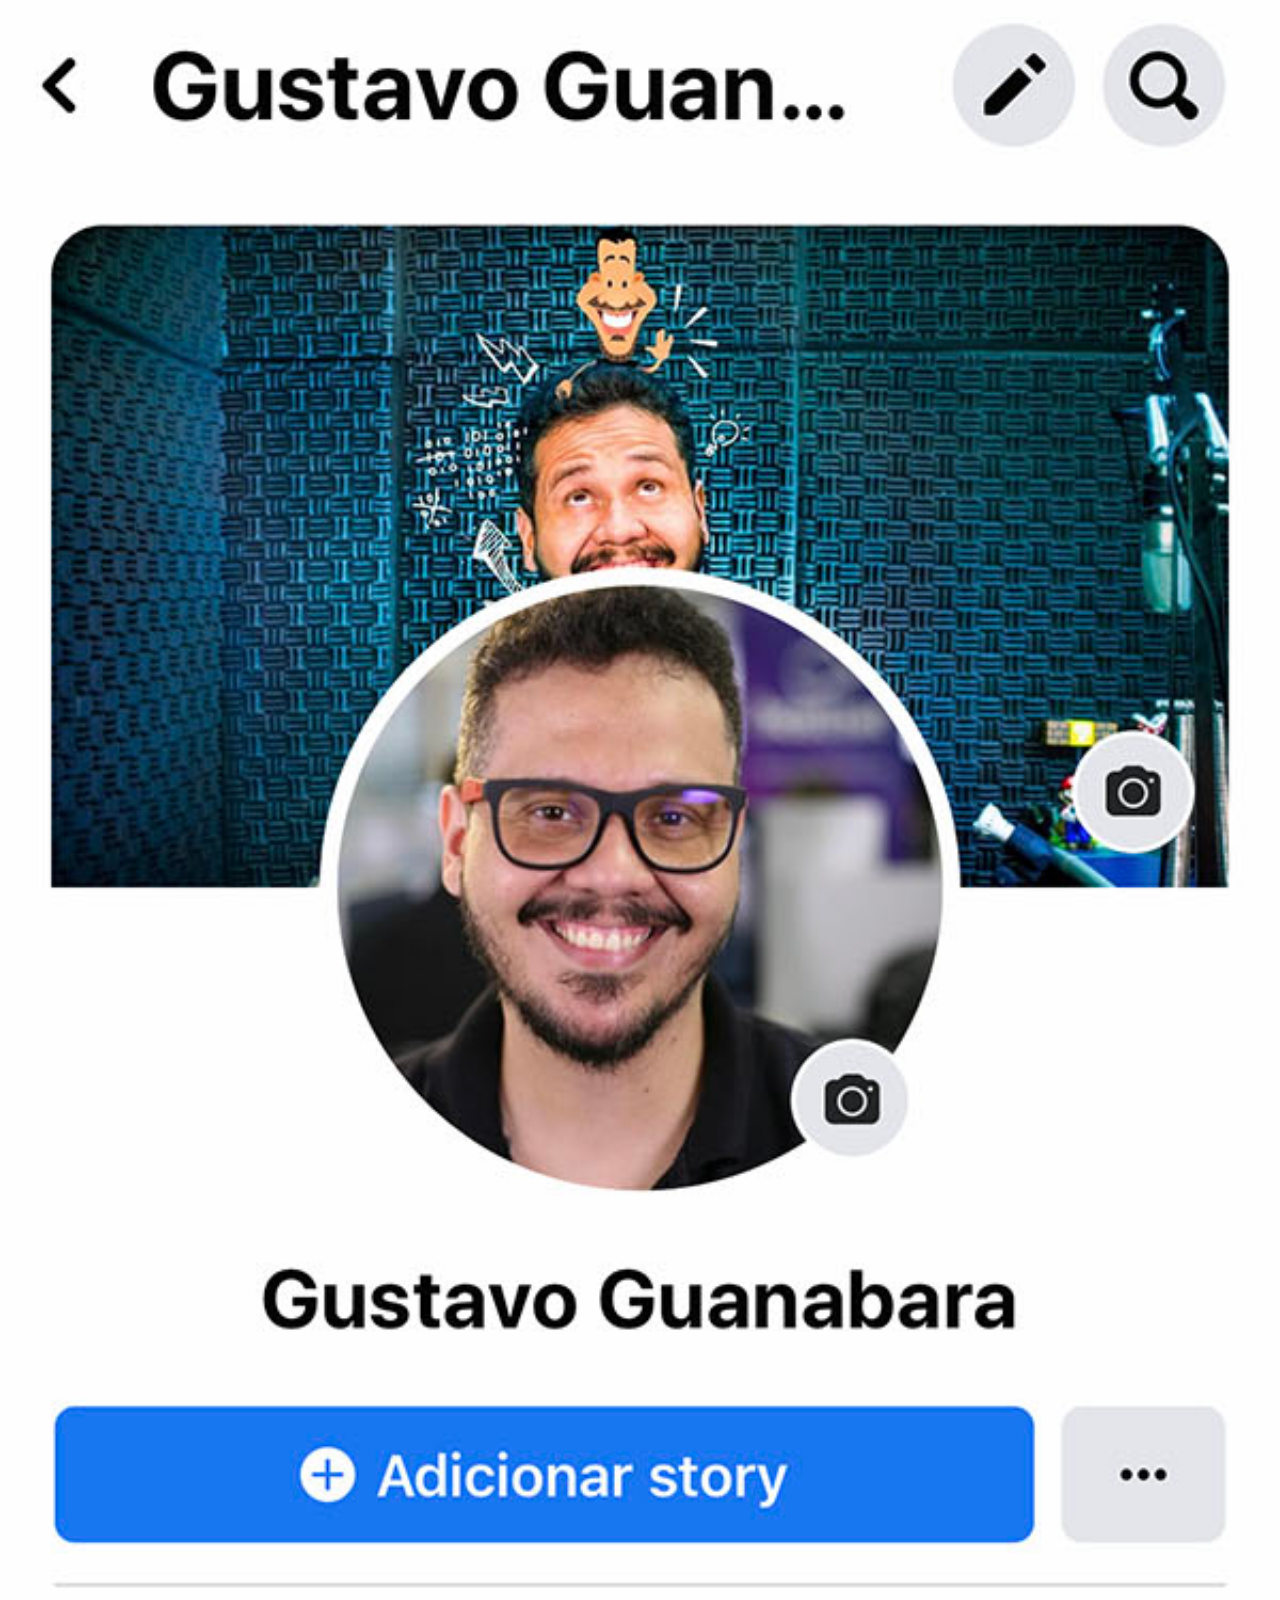
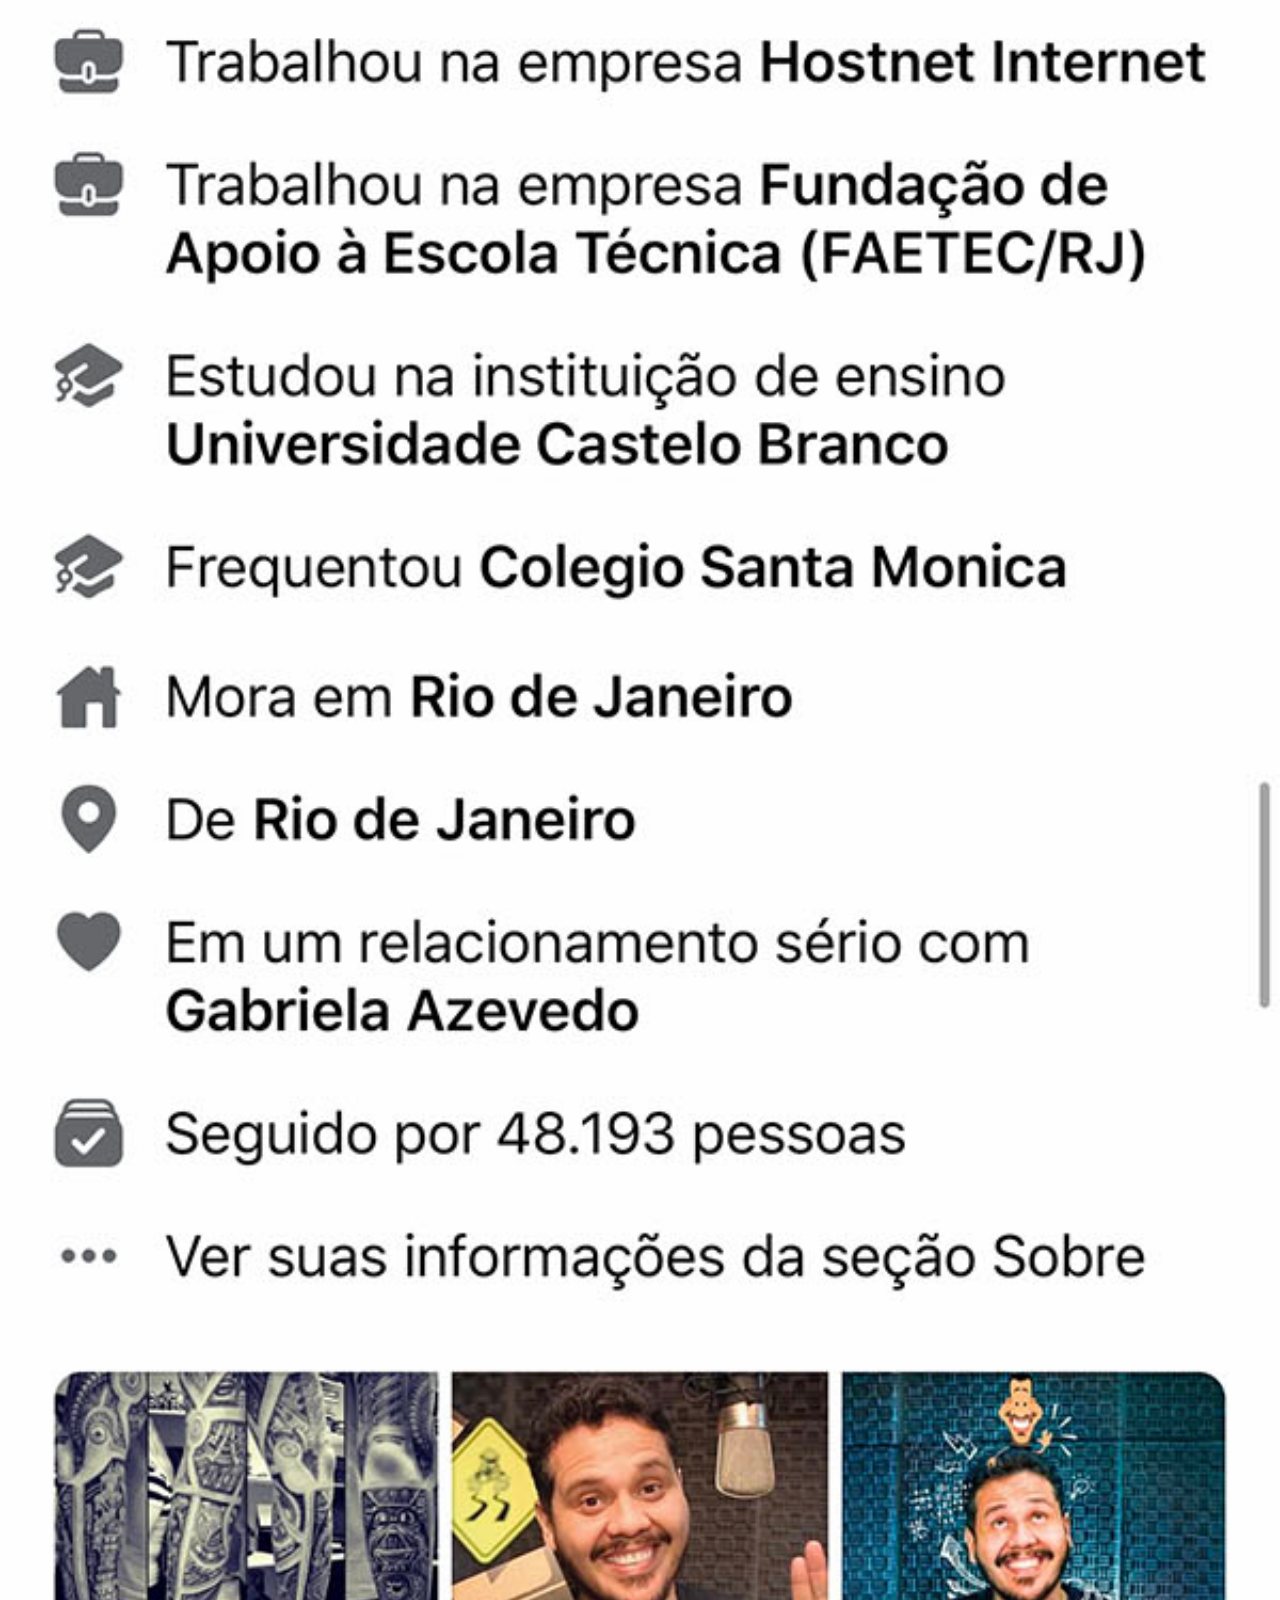
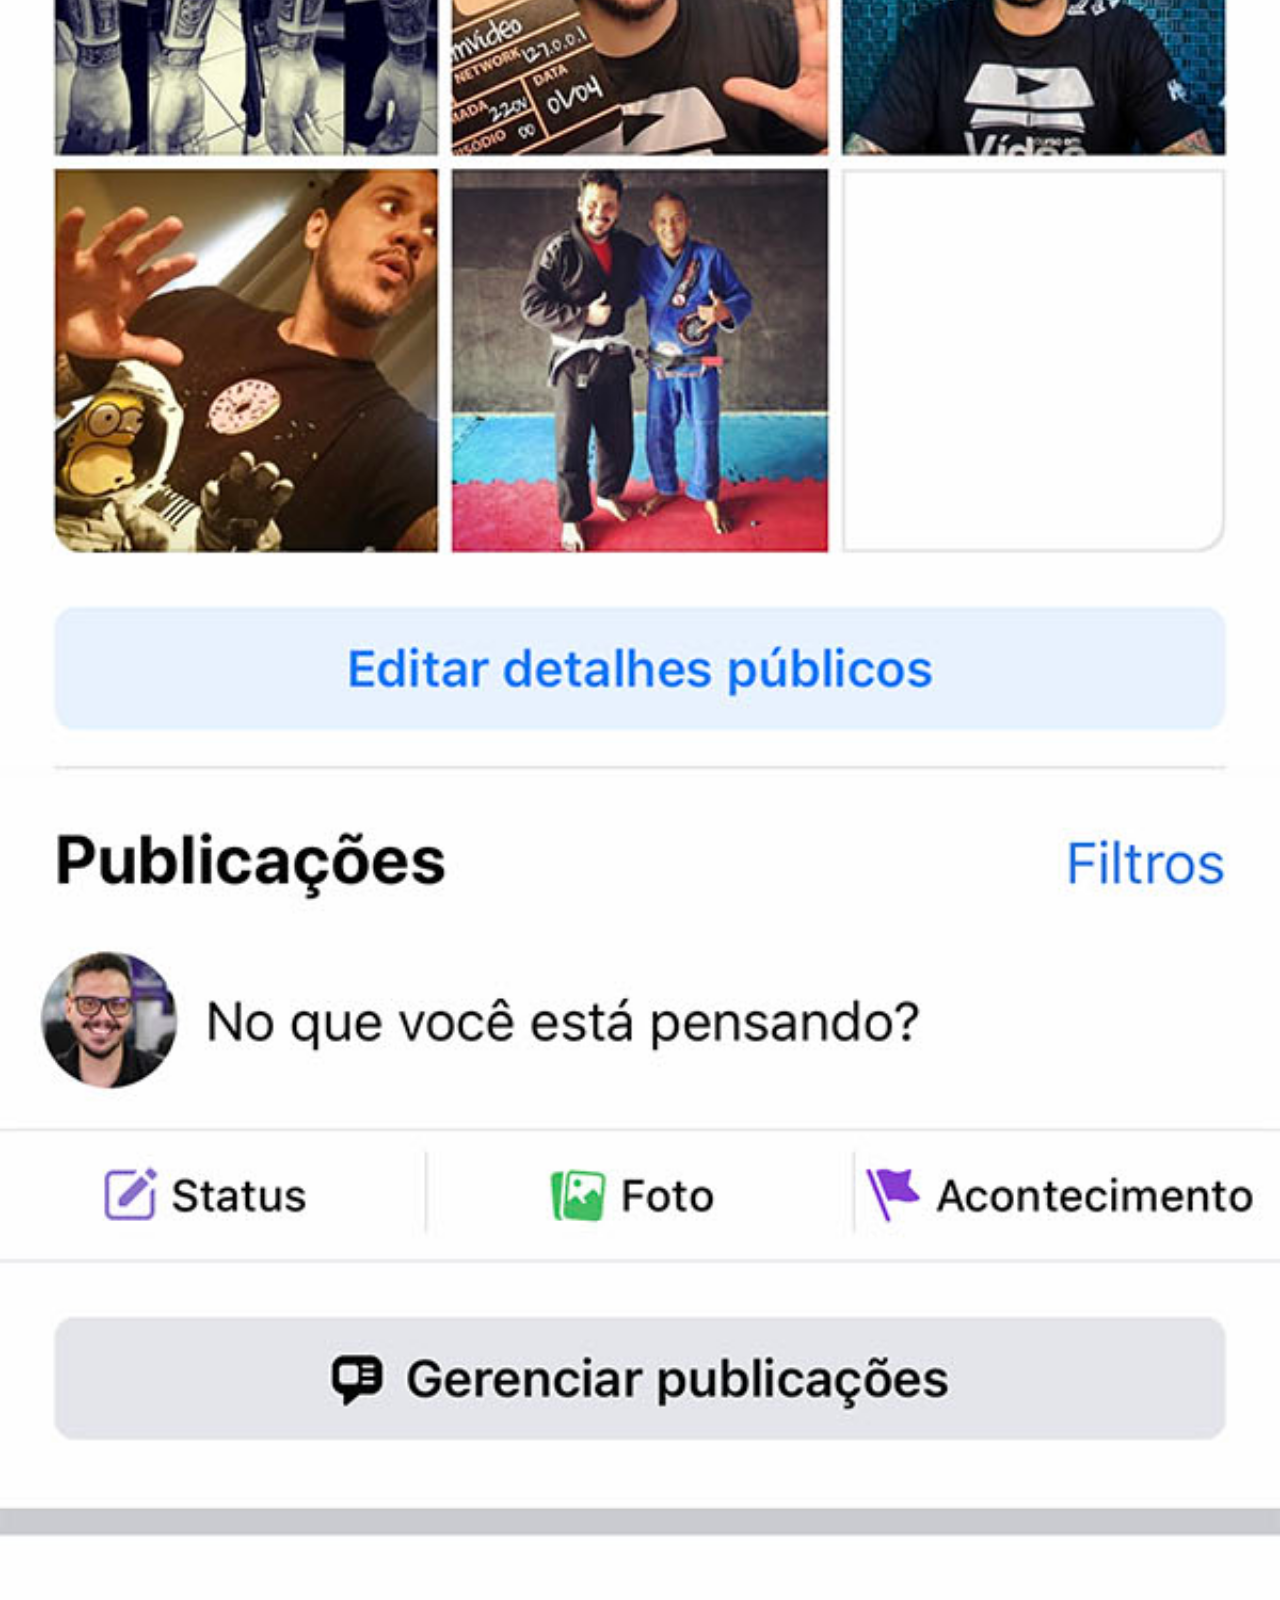
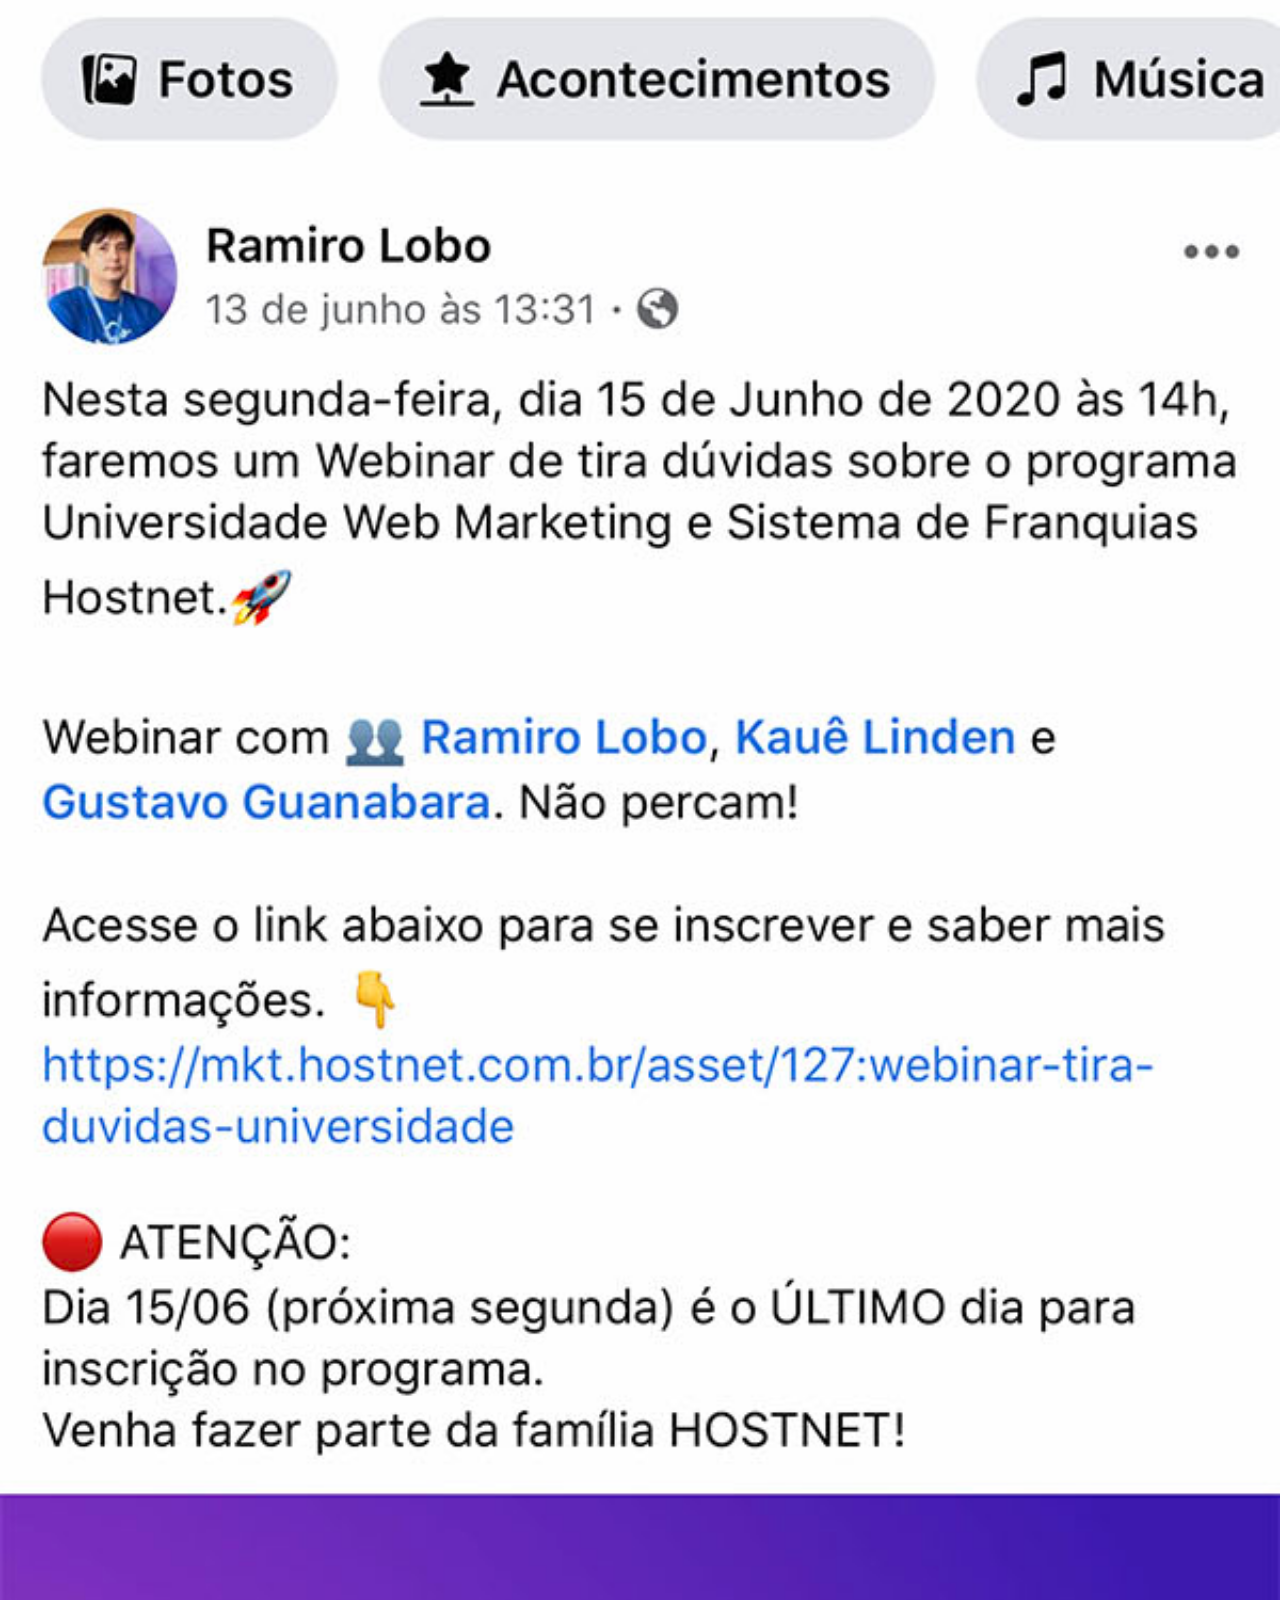
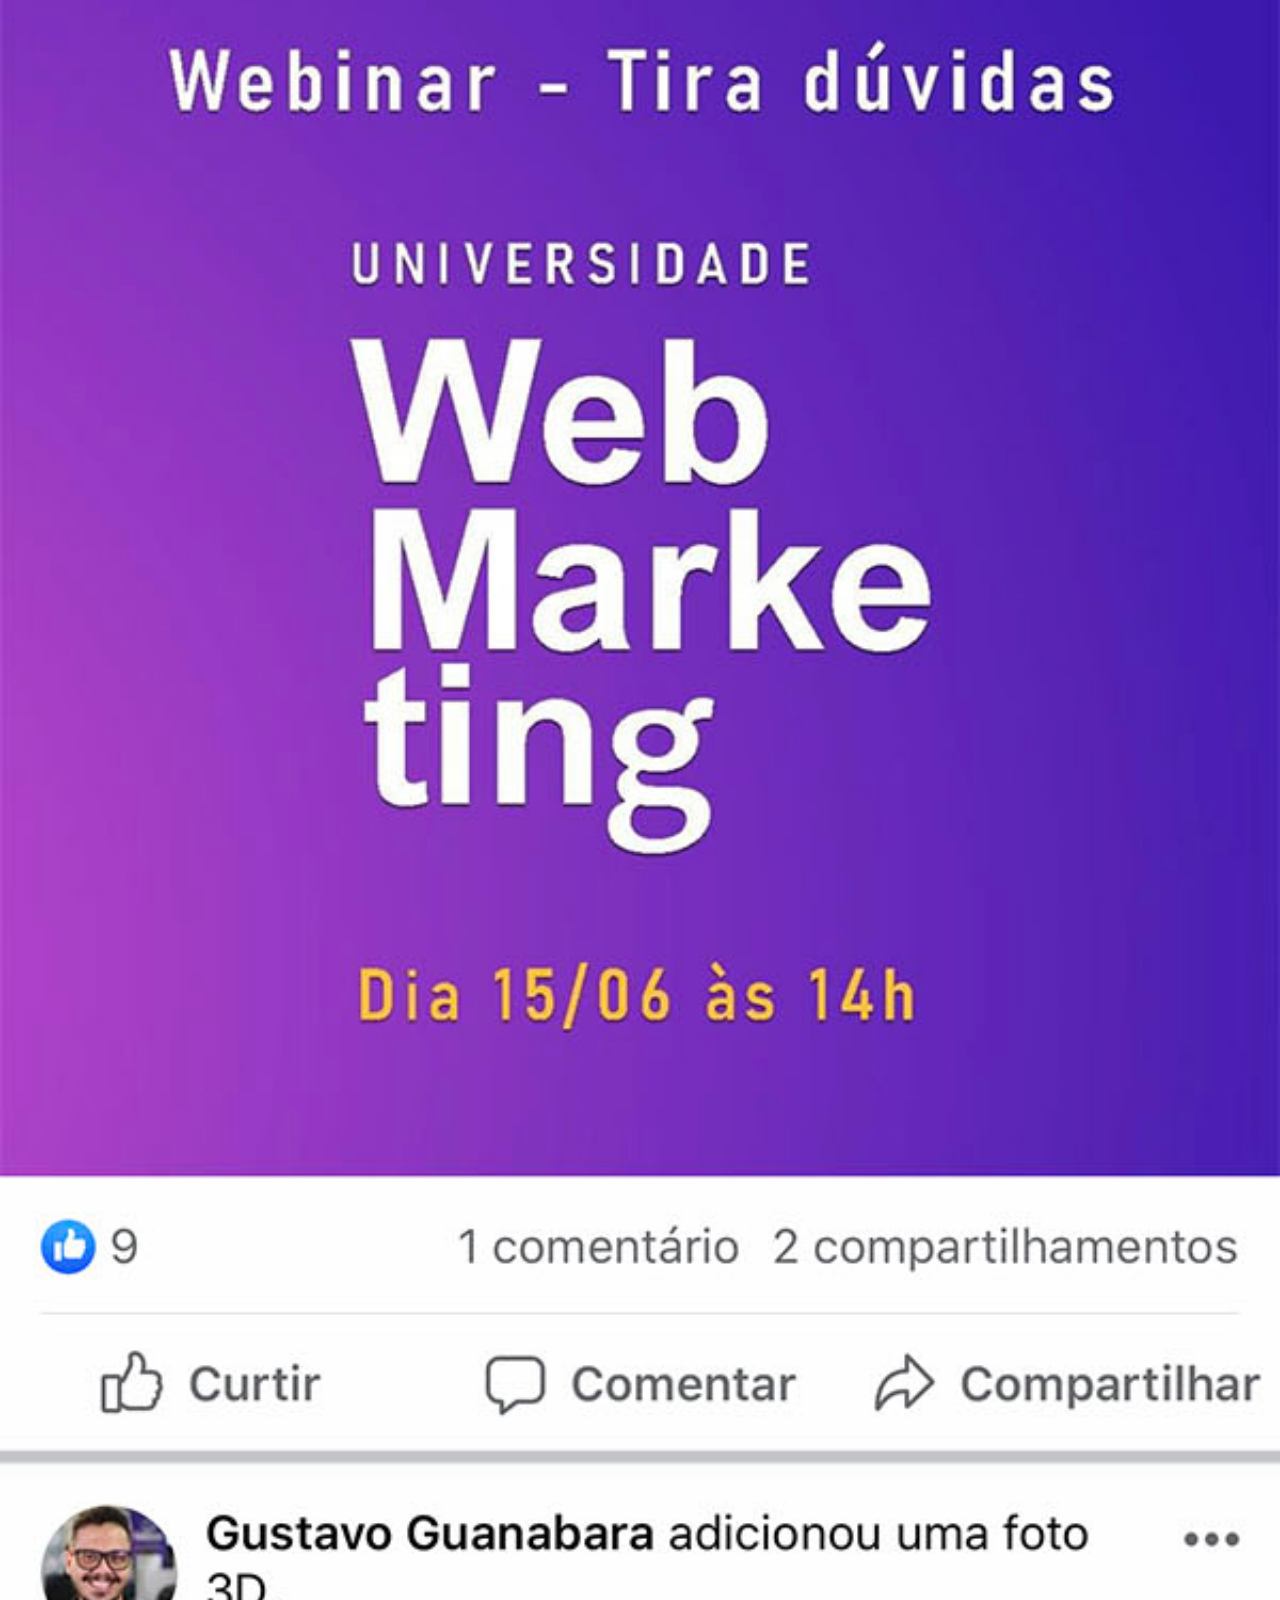
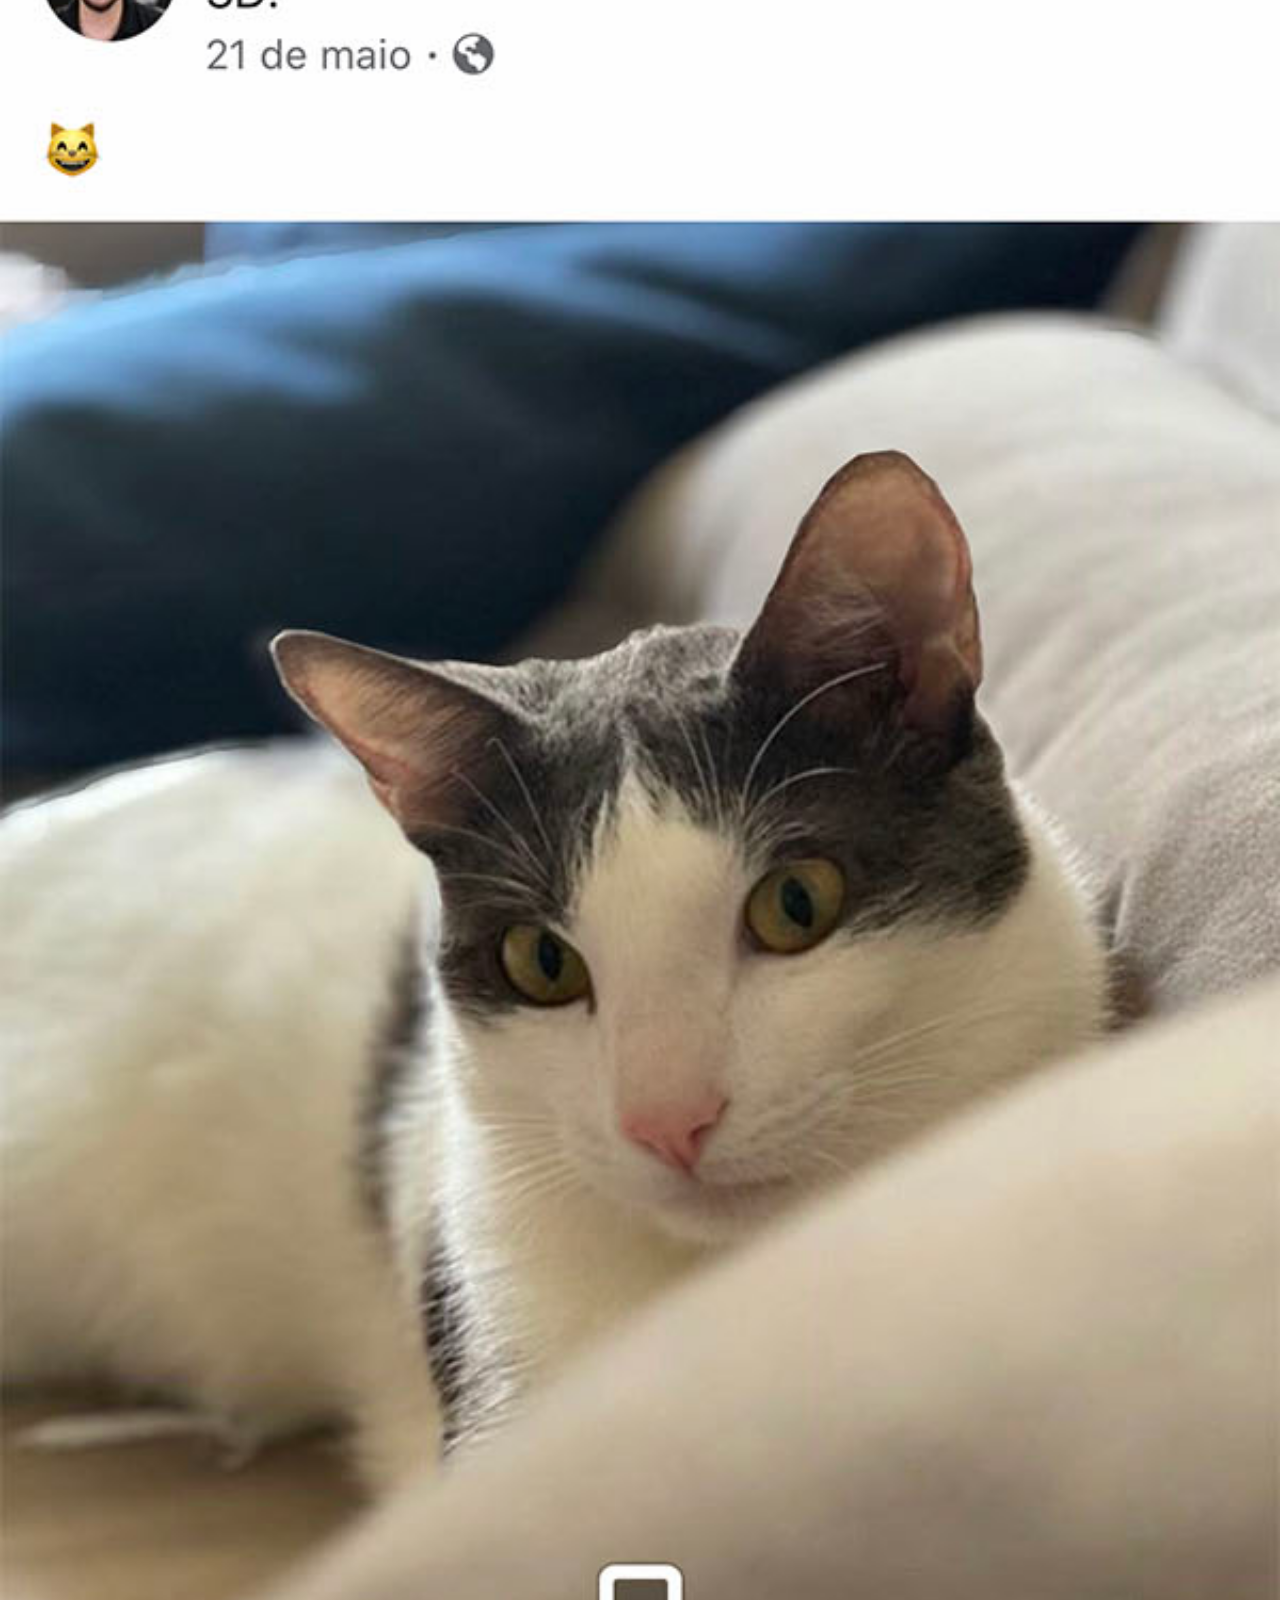
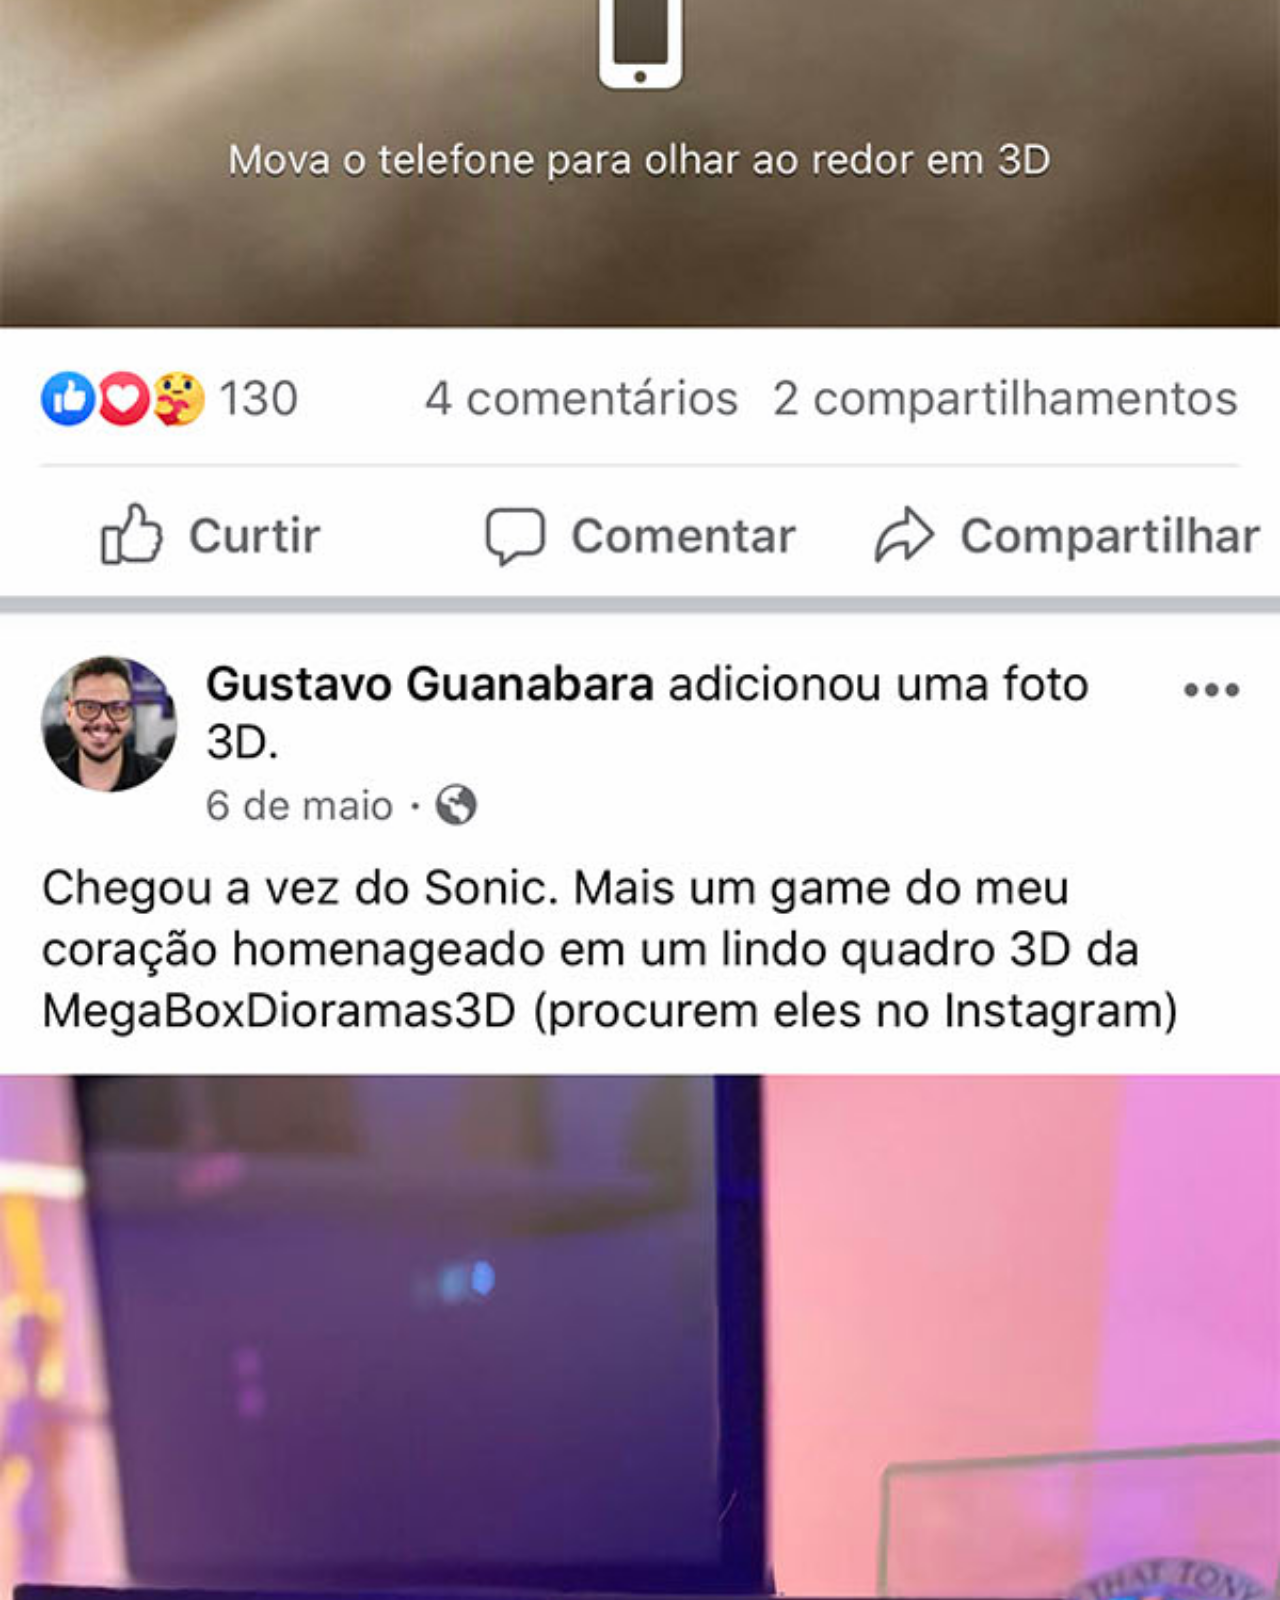
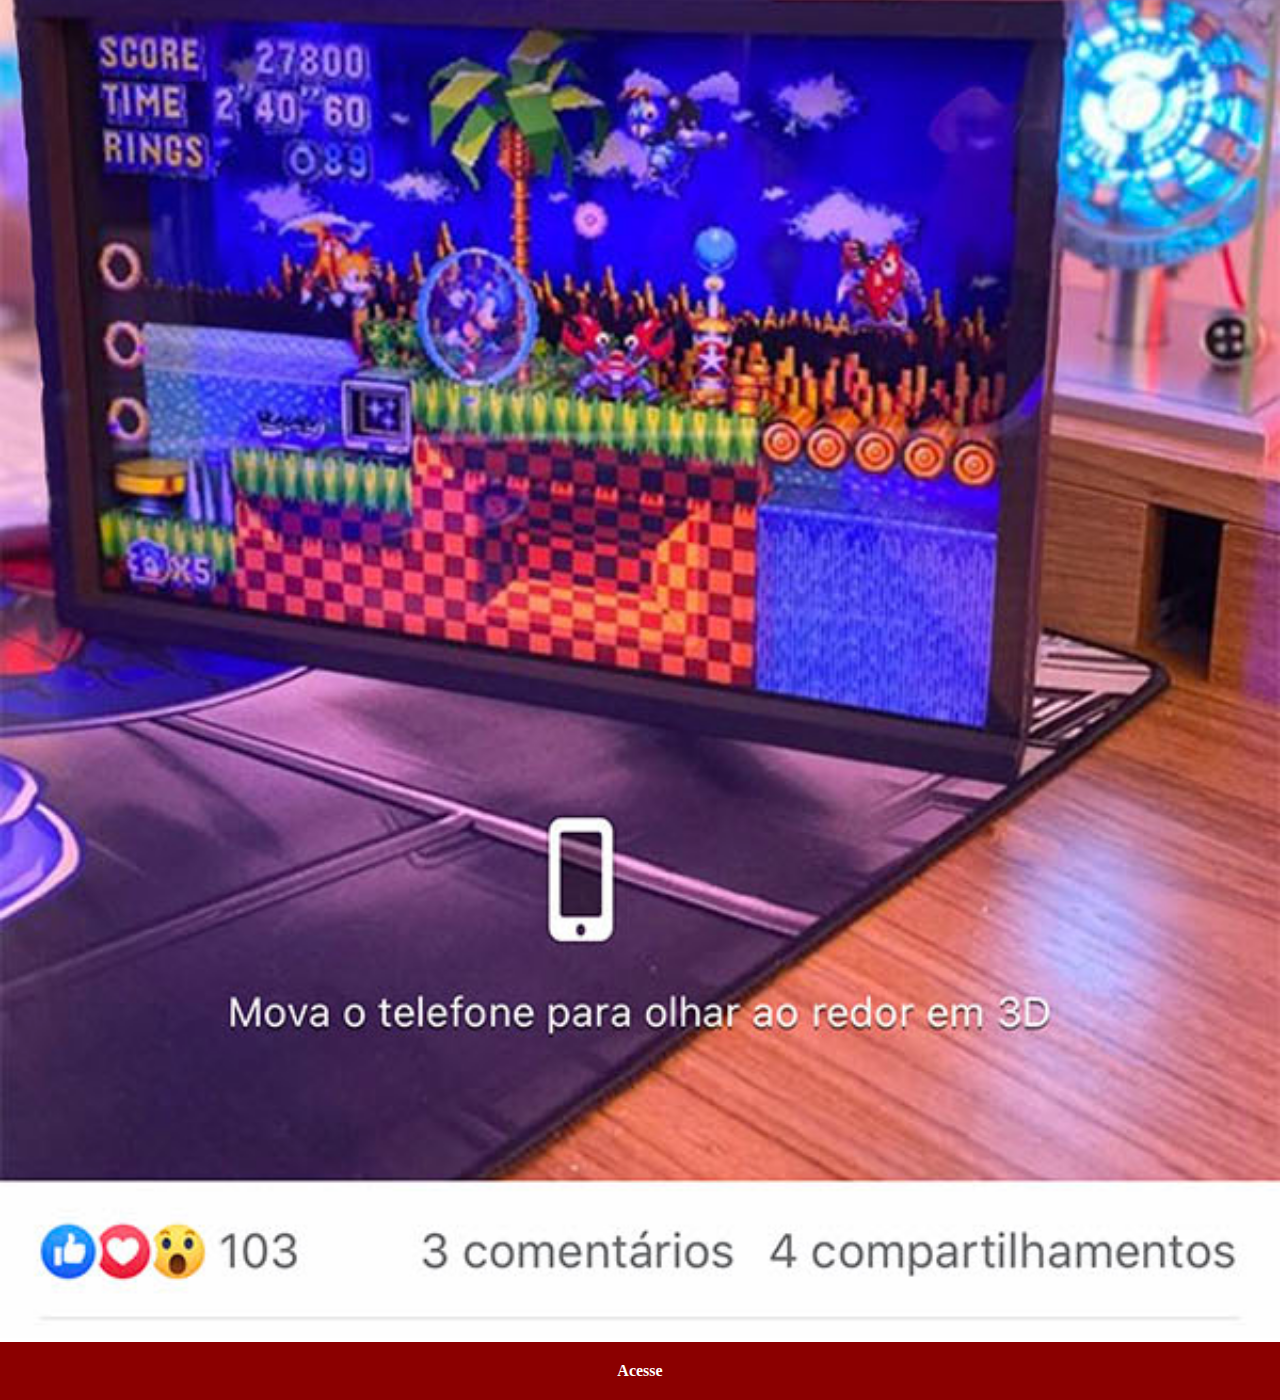
==== facebook.html @ bcc9a3a7 "telas" ====
<!DOCTYPE html>
<html lang="pt-br">
<head>
    <meta charset="UTF-8">
    <meta http-equiv="X-UA-Compatible" content="IE=edge">
    <meta name="viewport" content="width=device-width, initial-scale=1.0">
    <title>Facebook</title>
</head>
<style>
    *{
        margin: 0px;
        padding: 0px;
    }
    ::-webkit-scrollbar{
        width: 0px;
        height: 0px;
    }
    img{
        width: 100vw;
    }
    a{
        display: block;
        background-color: darkred;
        color: white;
        padding: 20px;
        font-weight: bolder;
        text-align: center;
        text-decoration: none;
    }
</style>
<body>
    <img src="imagens/tela-facebook.jpg" alt="Facebook">
    <a href="https://www.facebook.com/CursosEmVideo" target="_blank">Acesse</a>
</body>
</html>
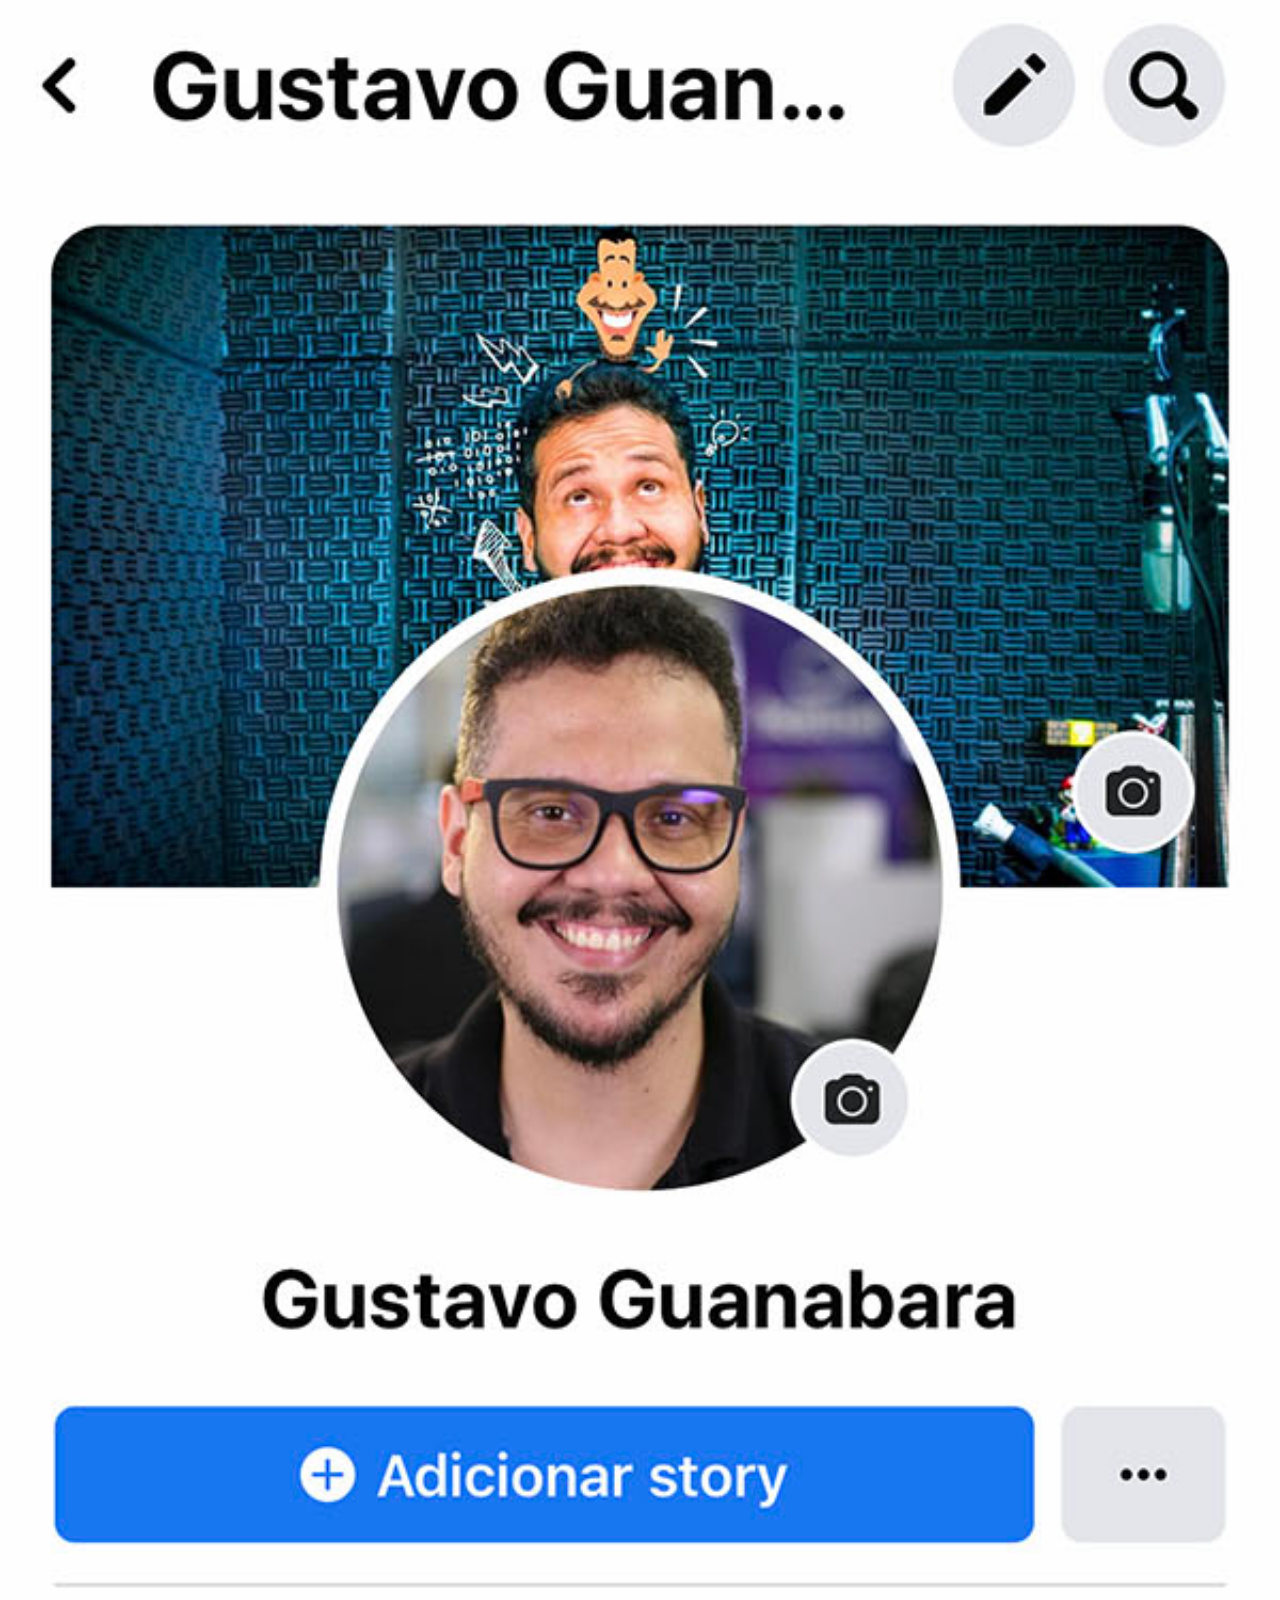
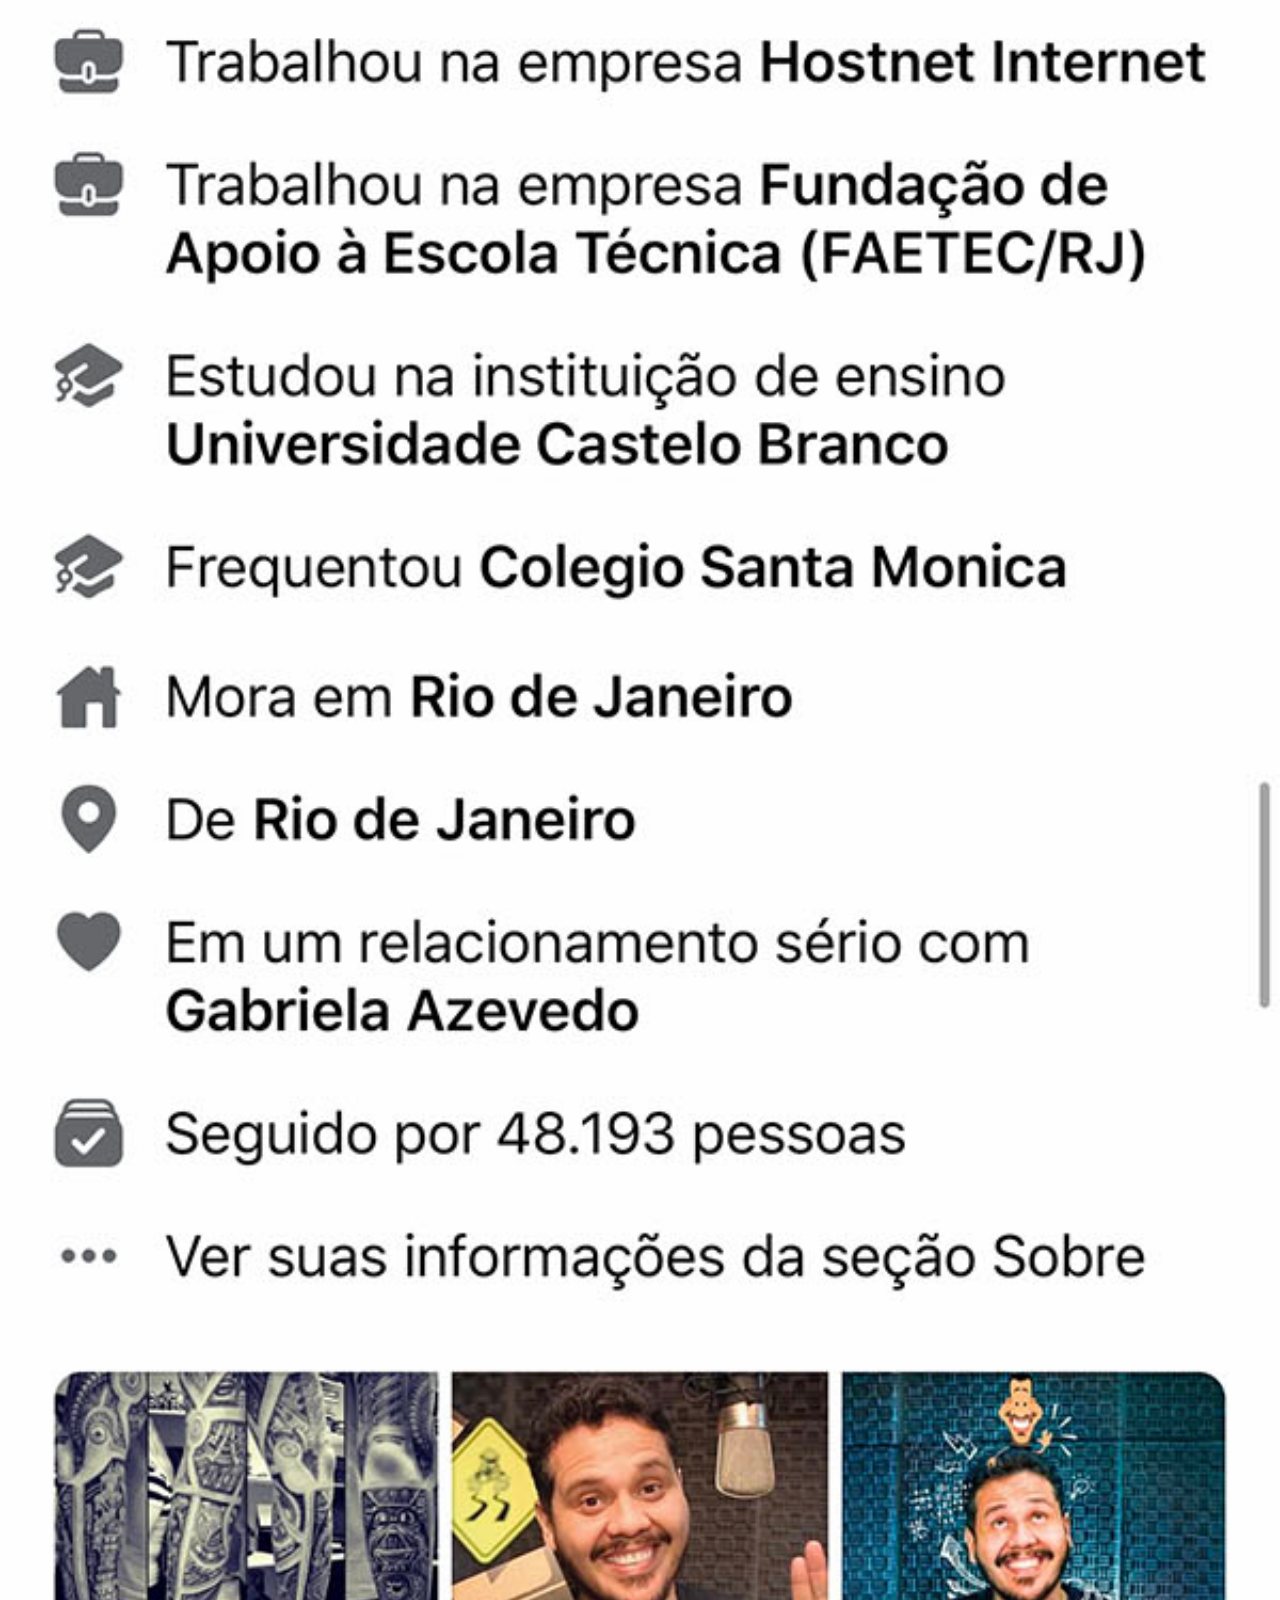
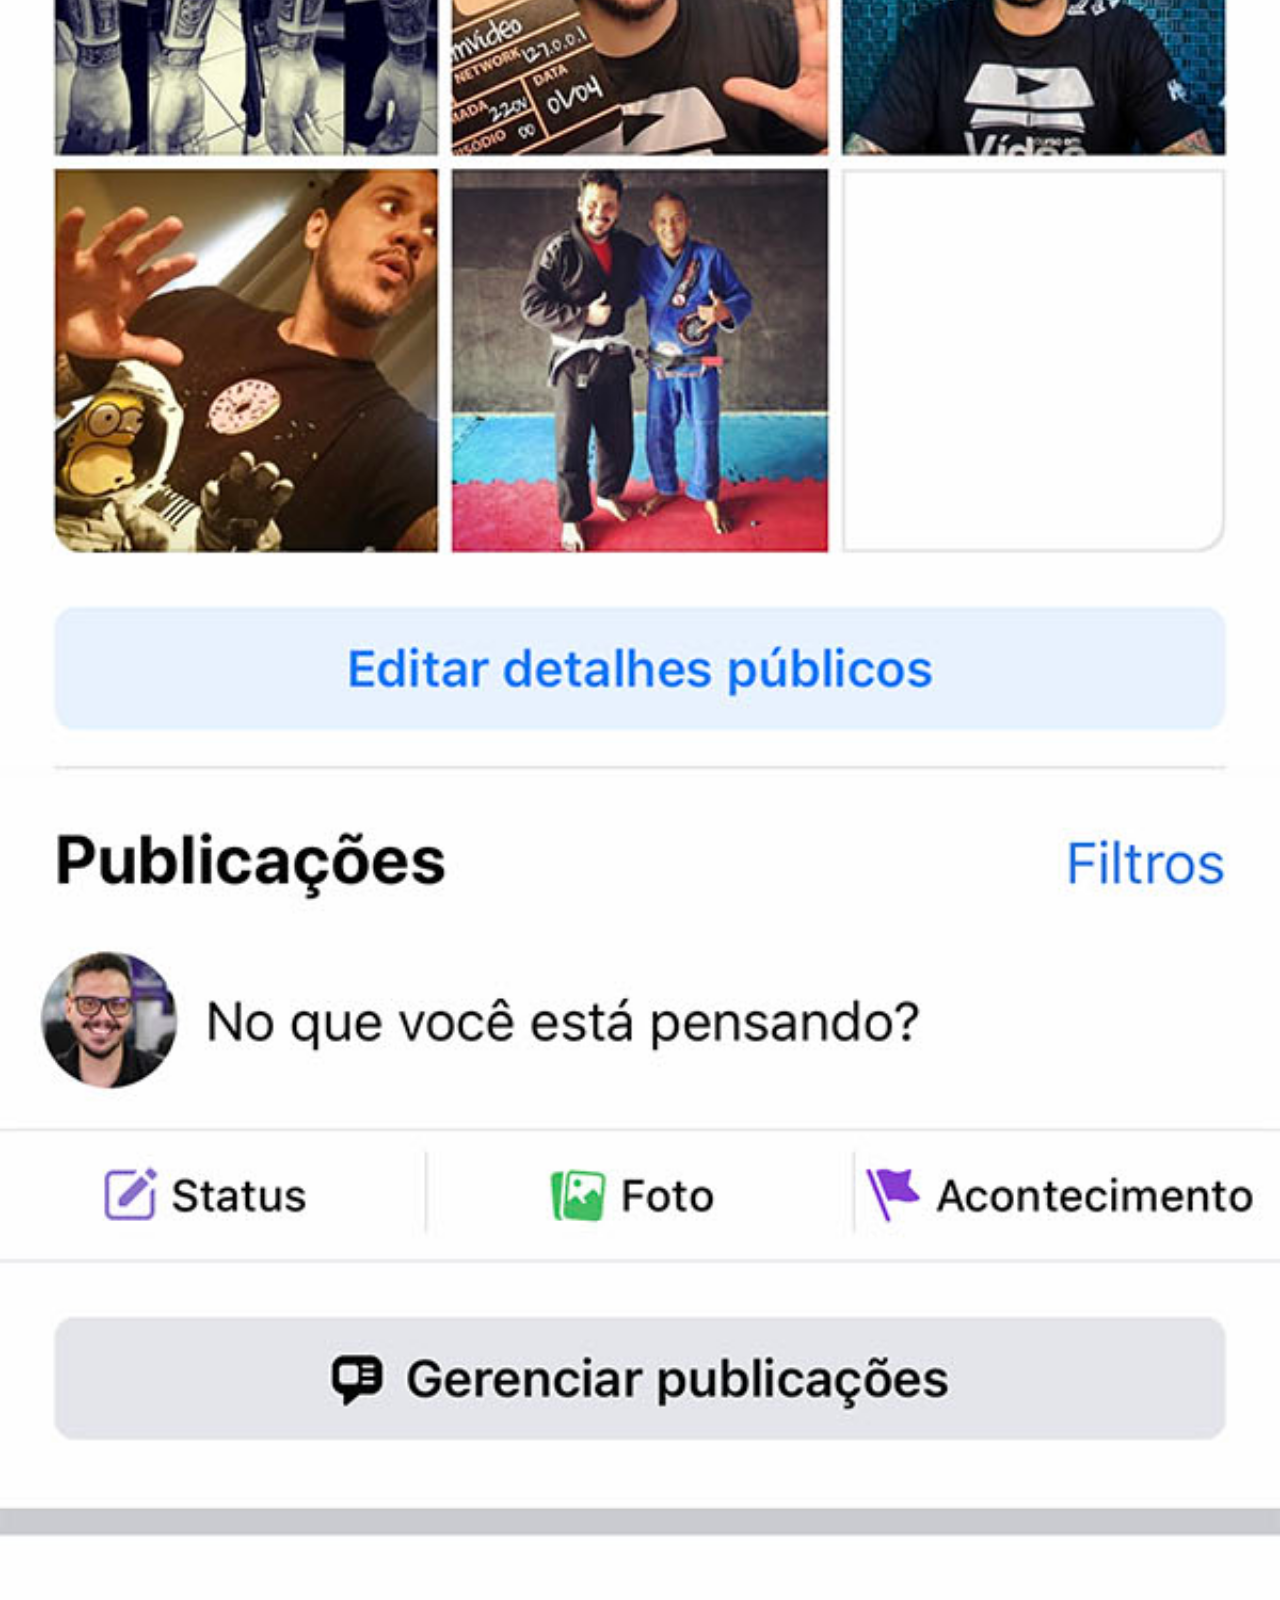
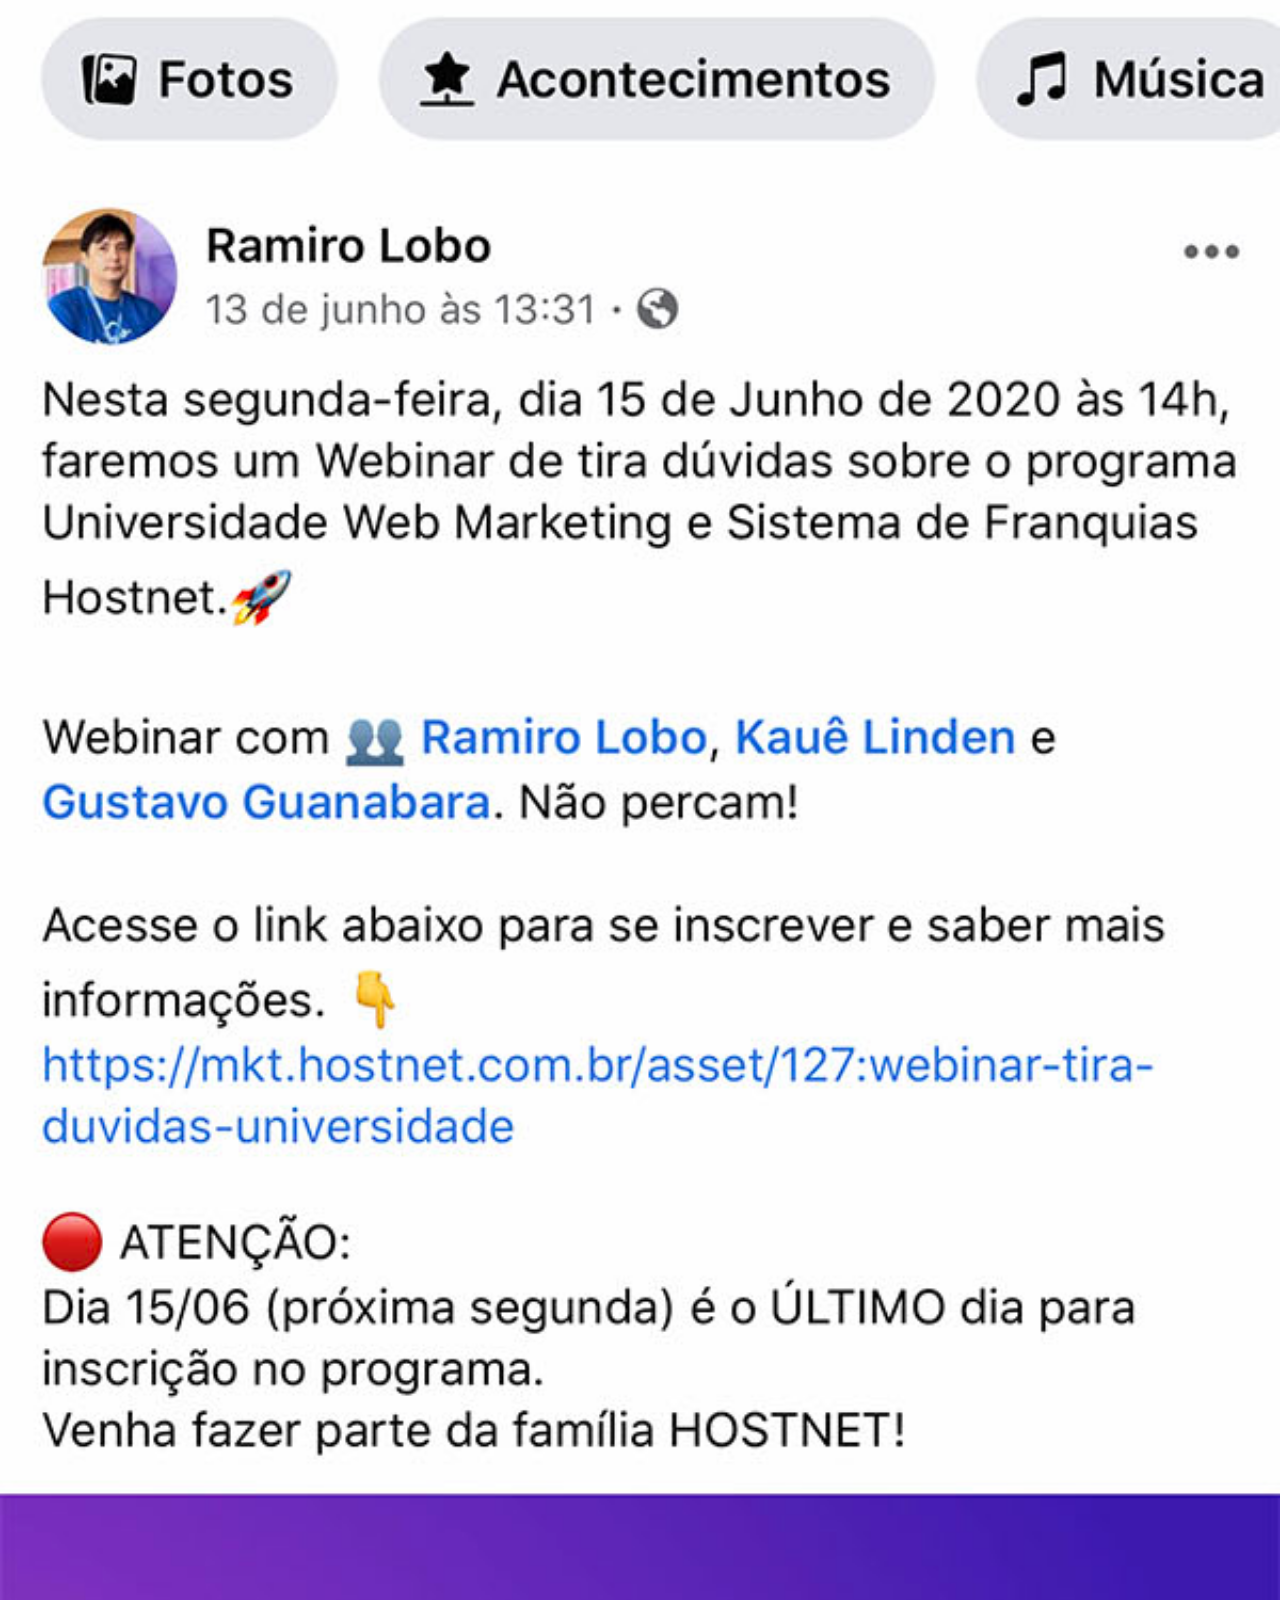
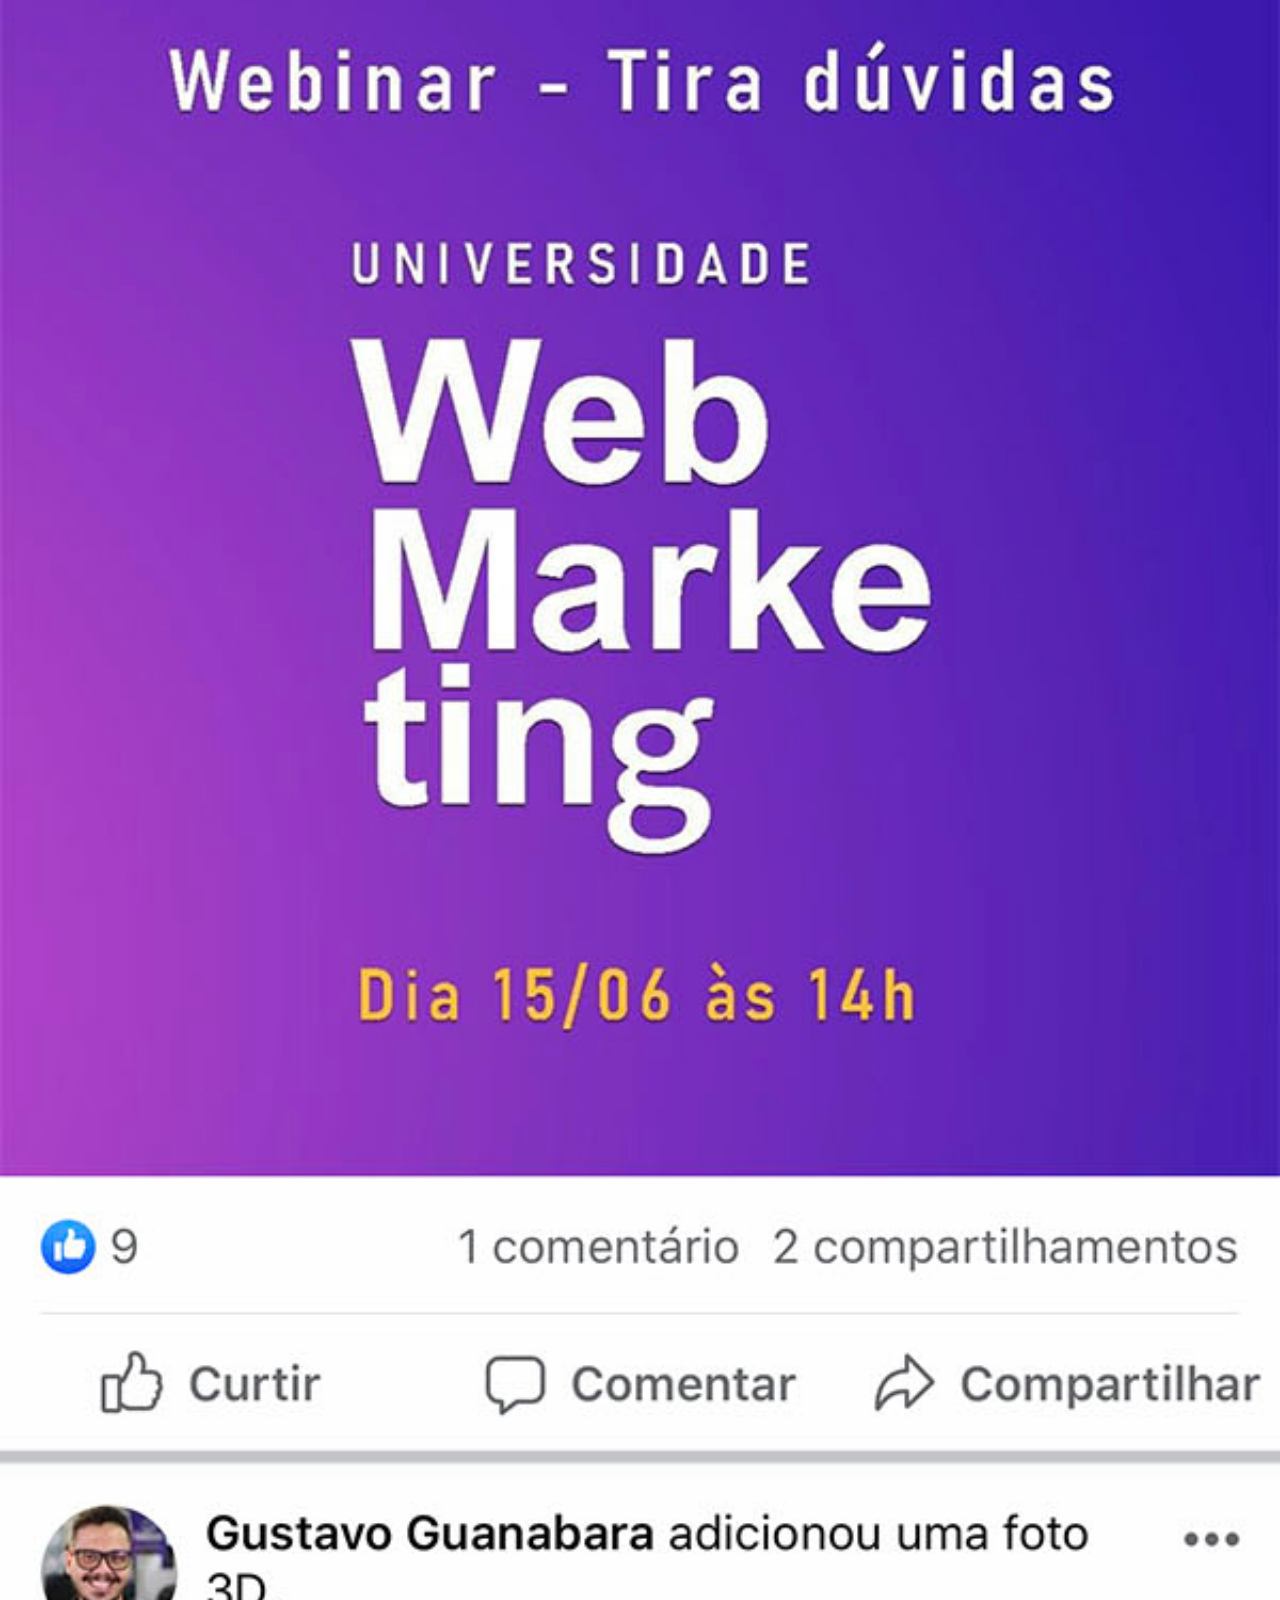
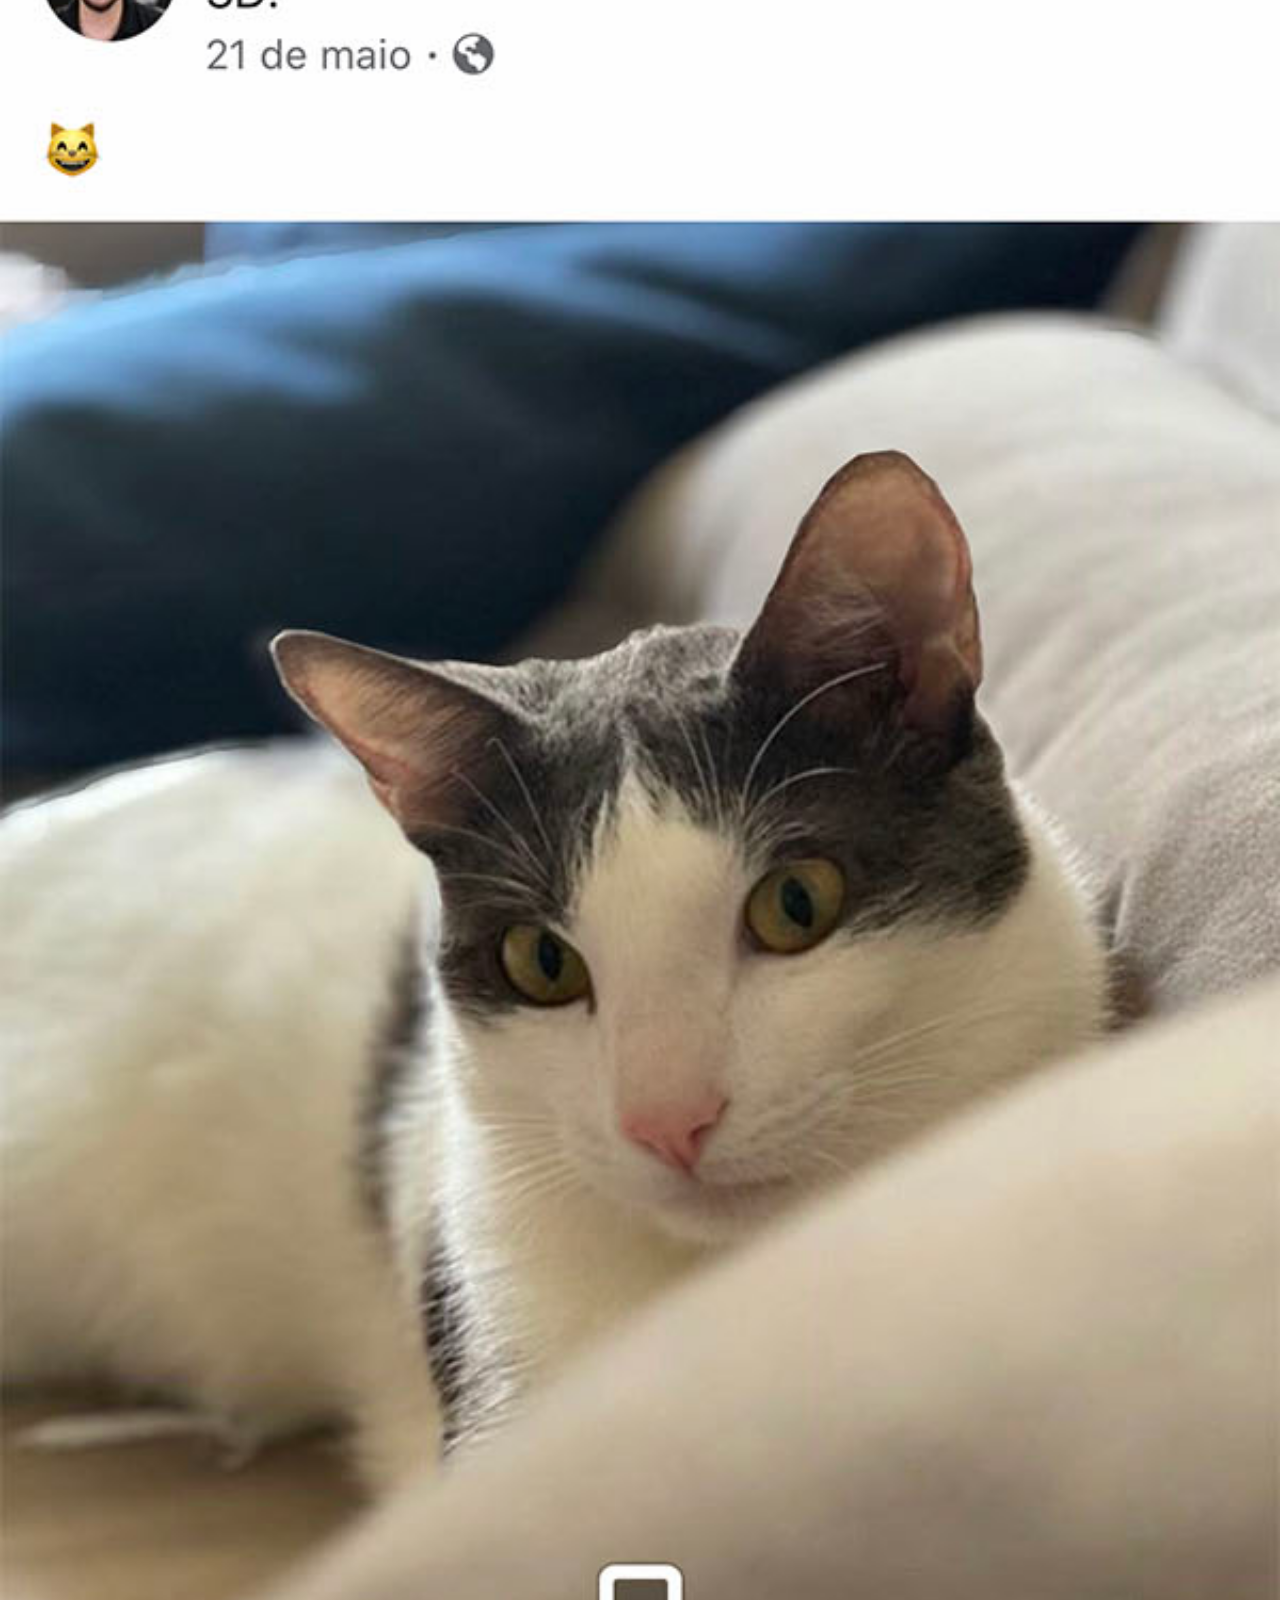
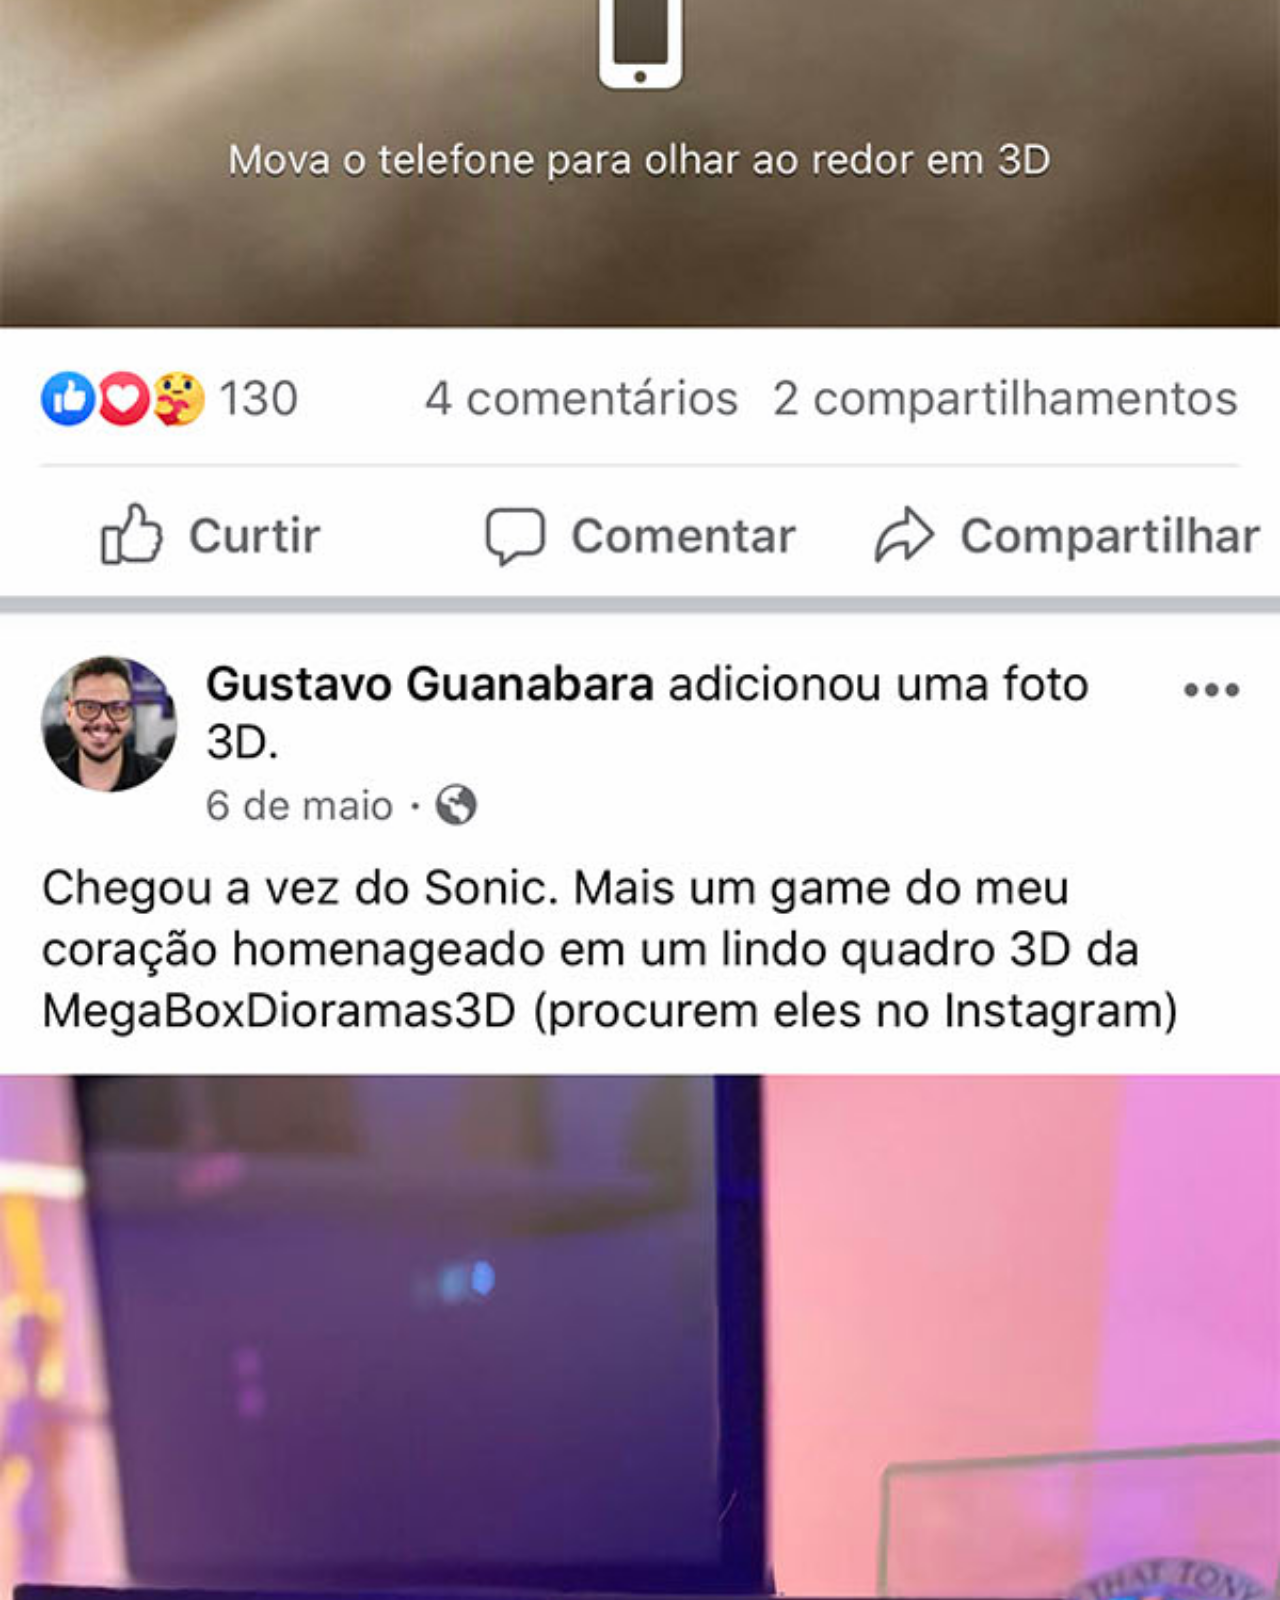
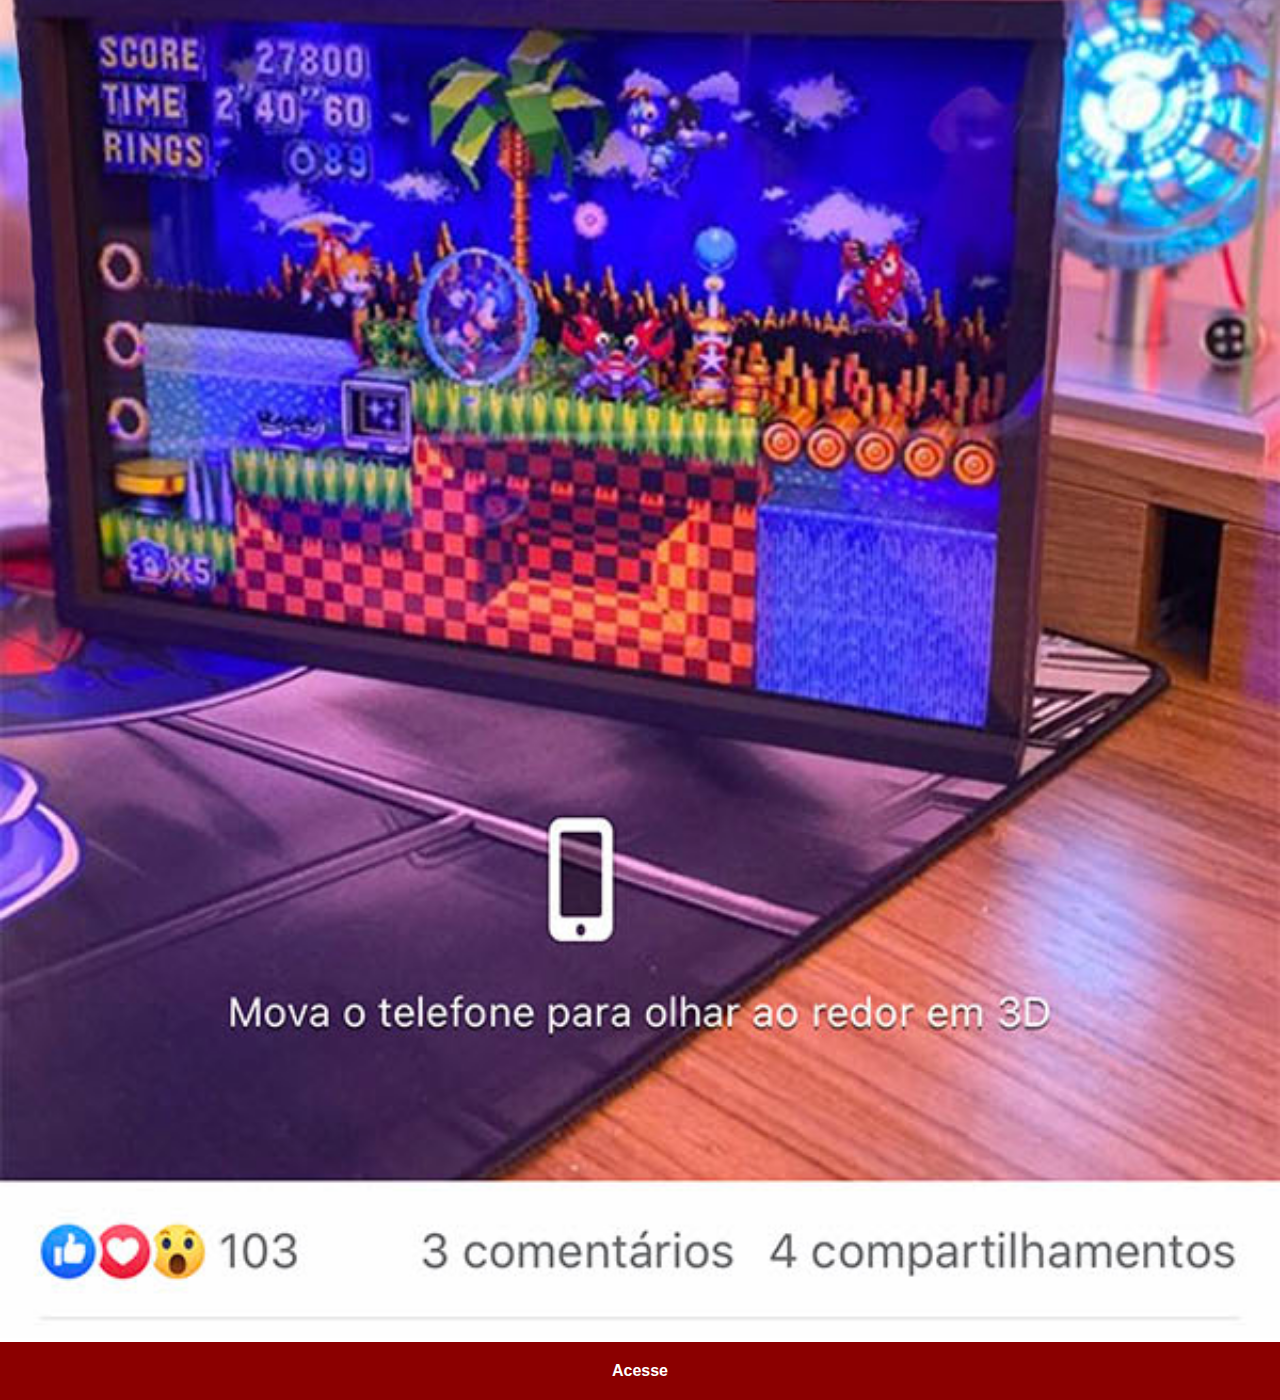
==== commit b06b7d23: "final" ====
--- a/facebook.html
+++ b/facebook.html
@@ -5,29 +5,8 @@
     <meta http-equiv="X-UA-Compatible" content="IE=edge">
     <meta name="viewport" content="width=device-width, initial-scale=1.0">
     <title>Facebook</title>
+    <link rel="stylesheet" href="estilos/social.css">
 </head>
-<style>
-    *{
-        margin: 0px;
-        padding: 0px;
-    }
-    ::-webkit-scrollbar{
-        width: 0px;
-        height: 0px;
-    }
-    img{
-        width: 100vw;
-    }
-    a{
-        display: block;
-        background-color: darkred;
-        color: white;
-        padding: 20px;
-        font-weight: bolder;
-        text-align: center;
-        text-decoration: none;
-    }
-</style>
 <body>
     <img src="imagens/tela-facebook.jpg" alt="Facebook">
     <a href="https://www.facebook.com/CursosEmVideo" target="_blank">Acesse</a>
--- a/estilos/social.css
+++ b/estilos/social.css
@@ -0,0 +1,26 @@
+@charset "UTF-8";
+*{
+    margin: 0px;
+    padding: 0px;
+    font-family: Arial, Helvetica, sans-serif;
+}
+
+::-webkit-scrollbar{
+    width: 0px;
+    height: 0px;
+}
+img{
+    width: 100vw;
+}
+a{
+    display: block;
+    background-color: darkred;
+    color: white;
+    padding: 20px;
+    font-weight: bolder;
+    text-align: center;
+    text-decoration: none;
+}
+a:hover{
+background-color: red;
+}